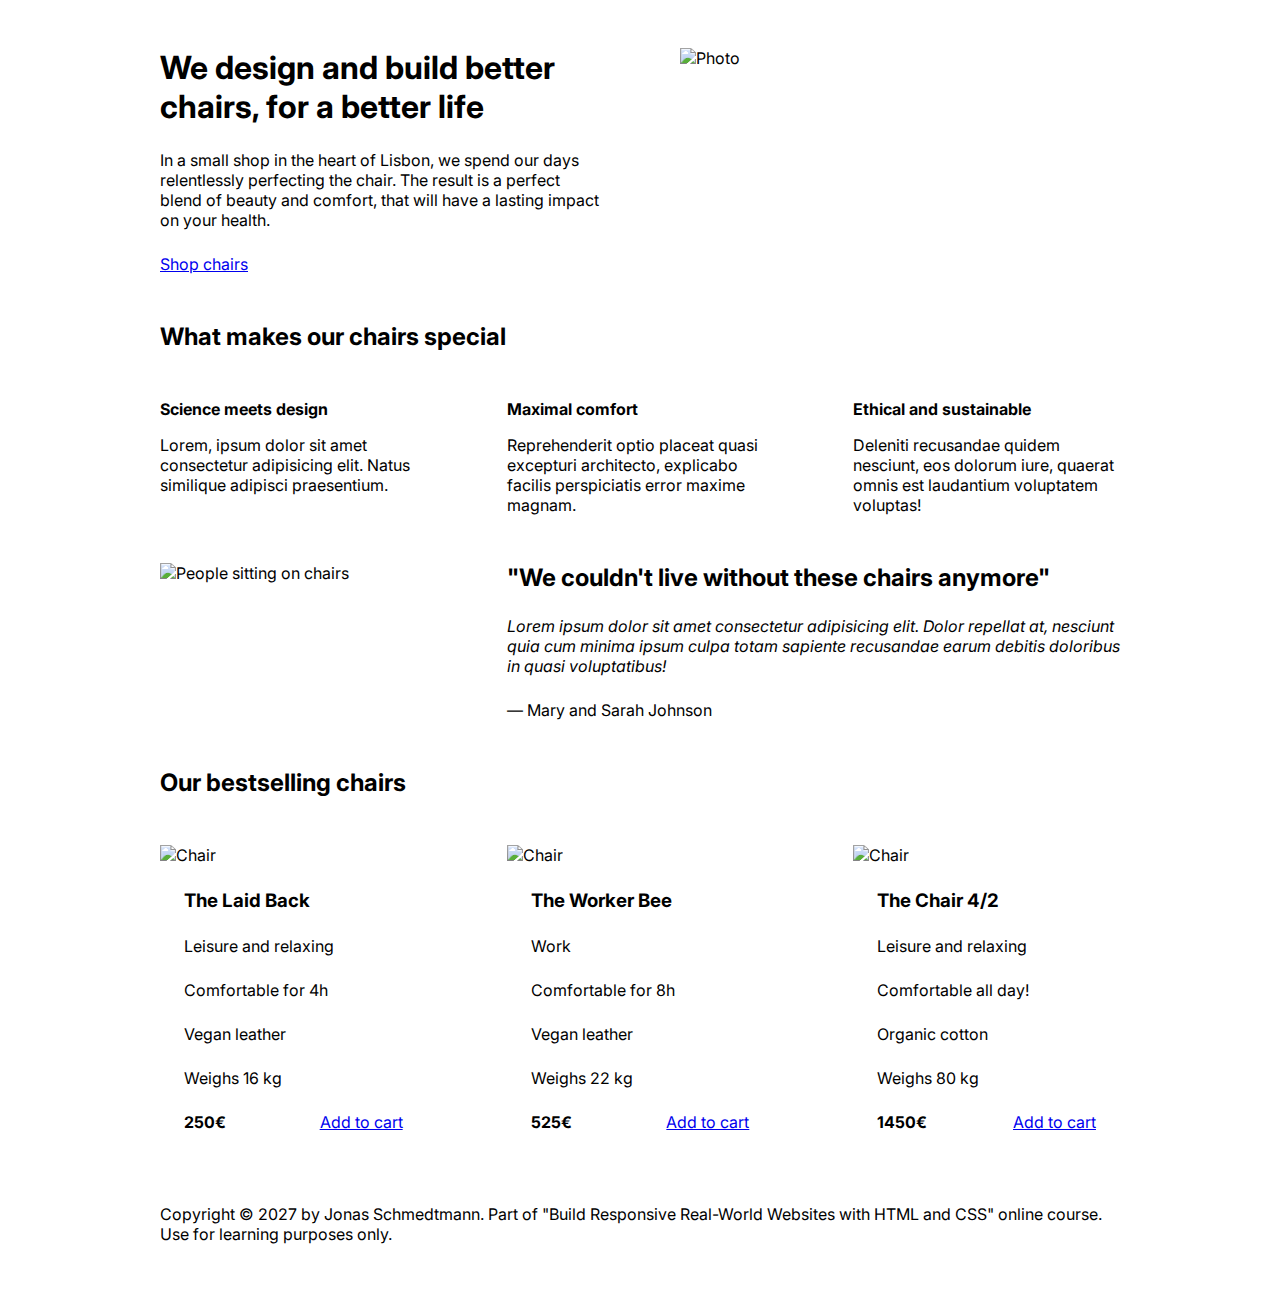
==== starter/05-Design/index.html @ 84005f28 "css starter files updated" ====
<!DOCTYPE html>
<html lang="en">
  <head>
    <meta charset="UTF-8" />
    <meta http-equiv="X-UA-Compatible" content="IE=edge" />
    <meta name="viewport" content="width=device-width, initial-scale=1.0" />
    <link rel="preconnect" href="https://fonts.googleapis.com">
<link rel="preconnect" href="https://fonts.gstatic.com" crossorigin>
<link href="https://fonts.googleapis.com/css2?family=Inter:wght@400;500;700&display=swap" rel="stylesheet">
    <link rel="stylesheet" href="style.css" />
    <title>Lisbon Chair Shop</title>
  </head>
  <body>
    <div class="container">
      <header>
        <div class="header-text-box">
          <h1>We design and build better chairs, for a better life</h1>
          <p class="header-text">
            In a small shop in the heart of Lisbon, we spend our days
            relentlessly perfecting the chair. The result is a perfect blend of
            beauty and comfort, that will have a lasting impact on your health.
          </p>
          <a class="btn btn--big" href="#">Shop chairs</a>
        </div>
        <img src="hero.jpg" alt="Photo" />
      </header>

      <section>
        <h2>What makes our chairs special</h2>
        <div class="grid-3-cols">
          <div>
            <p class="features-title"><strong>Science meets design</strong></p>
            <p class="features-text">
              Lorem, ipsum dolor sit amet consectetur adipisicing elit. Natus
              similique adipisci praesentium.
            </p>
          </div>

          <div>
            <p class="features-title">
              <strong>Maximal comfort</strong>
            </p>
            <p class="features-text">
              Reprehenderit optio placeat quasi excepturi architecto, explicabo
              facilis perspiciatis error maxime magnam.
            </p>
          </div>

          <div>
            <p class="features-title">
              <strong>Ethical and sustainable</strong>
            </p>
            <p class="features-text">
              Deleniti recusandae quidem nesciunt, eos dolorum iure, quaerat
              omnis est laudantium voluptatem voluptas!
            </p>
          </div>
        </div>
      </section>

      <section class="testimonial-section">
        <div class="grid-3-cols">
          <img src="customers.jpg" alt="People sitting on chairs" />
          <div class="testimonial-box">
            <h2>"We couldn't live without these chairs anymore"</h2>
            <blockquote class="testimonial-text">
              Lorem ipsum dolor sit amet consectetur adipisicing elit. Dolor
              repellat at, nesciunt quia cum minima ipsum culpa totam sapiente
              recusandae earum debitis doloribus in quasi voluptatibus!
            </blockquote>
            <p class="testimonial-author">&mdash; Mary and Sarah Johnson</p>
          </div>
        </div>
      </section>

      <section>
        <h2>Our bestselling chairs</h2>
        <div class="grid-3-cols">
          <figure class="chair">
            <img src="chair-1.jpg" alt="Chair" />
            <div class="chair-box">
              <h3>The Laid Back</h3>
              <ul class="chair-details">
                <li>
                  <!-- Span is a generic INLINE text element, it doesn't have any meaning. It's like a div element, but inline -->
                  <span>Leisure and relaxing</span>
                </li>
                <li>
                  <span>Comfortable for 4h</span>
                </li>
                <li>
                  <span>Vegan leather</span>
                </li>
                <li>
                  <span>Weighs 16 kg</span>
                </li>
              </ul>
              <div class="chair-price">
                <strong>250€</strong>
                <a href="#" class="btn btn--small">Add to cart</a>
              </div>
            </div>
          </figure>

          <figure class="chair">
            <img src="chair-2.jpg" alt="Chair" />
            <div class="chair-box">
              <h3>The Worker Bee</h3>
              <ul class="chair-details">
                <li>
                  <span>Work</span>
                </li>
                <li>
                  <span>Comfortable for 8h</span>
                </li>
                <li>
                  <span>Vegan leather</span>
                </li>
                <li>
                  <span>Weighs 22 kg</span>
                </li>
              </ul>
              <div class="chair-price">
                <strong>525€</strong>
                <a href="#" class="btn btn--small">Add to cart</a>
              </div>
            </div>
          </figure>

          <figure class="chair">
            <img src="chair-3.jpg" alt="Chair" />
            <div class="chair-box">
              <h3>The Chair 4/2</h3>
              <ul class="chair-details">
                <li>
                  <span>Leisure and relaxing</span>
                </li>
                <li>
                  <span>Comfortable all day!</span>
                </li>
                <li>
                  <span>Organic cotton</span>
                </li>
                <li>
                  <span>Weighs 80 kg</span>
                </li>
              </ul>
              <div class="chair-price">
                <strong>1450€</strong>
                <a href="#" class="btn btn--small">Add to cart</a>
              </div>
            </div>
          </figure>
        </div>
      </section>

      <footer>
        Copyright &copy; 2027 by Jonas Schmedtmann. Part of "Build Responsive
        Real-World Websites with HTML and CSS" online course. Use for learning
        purposes only.
      </footer>
    </div>
  </body>
</html>
---- starter/05-Design/style.css ----
/*
SPACING SYSTEM (px)
2 / 4 / 8 / 12 / 16 / 24 / 32 / 48 / 64 / 80 / 96 / 128

FONT SIZE SYSTEM (px)
10 / 12 / 14 / 16 / 18 / 20 / 24 / 30 / 36 / 44 / 52 / 62 / 74 / 86 / 98
*/

* {
  margin: 0;
  padding: 0;
  box-sizing: border-box;
}

/* ------------------------ */
/* GENERAL STYLES */
/* ------------------------ */
body {
  font-family: 'Inter', sans-serif;
}

.container {
  width: 960px;
  margin: 0 auto;
}

header,
section {
  margin-bottom: 48px;
}

h2 {
  margin-bottom: 48px;
}

.grid-3-cols {
  display: grid;
  grid-template-columns: repeat(3, 1fr);
  column-gap: 80px;
}

/* ------------------------ */
/* COMPONENT STYLES */
/* ------------------------ */

/* HEADER */
header {
  display: grid;
  grid-template-columns: repeat(2, 1fr);
  column-gap: 80px;
  margin-top: 48px;
}

.header-text-box {
  align-self: center;
}

h1 {
  margin-bottom: 24px;
}

.header-text {
  margin-bottom: 24px;
}

img {
  width: 100%;
}

/* FEATURES */
.features-icon {
}

.features-title {
  margin-bottom: 16px;
}

.features-text {
}

/* TESTIMONIAL */
.testimonial-section {
}

.testimonial-box {
  grid-column: 2 / -1;
  align-self: center;
}

.testimonial-box h2 {
  margin-bottom: 24px;
}

.testimonial-text {
  font-style: italic;
  margin-bottom: 24px;
}

/* CHAIRS */
.chair-box {
  padding: 24px;
}

h3 {
  margin-bottom: 24px;
}

.chair-details {
  list-style: none;
  margin-bottom: 24px;
}

.chair-details li {
  display: flex;
  align-items: center;
  gap: 12px;
  margin-bottom: 24px;
}

.chair-details li:last-child {
  margin-bottom: 0;
}

.chair-icon {
}

.chair-price {
  display: flex;
  justify-content: space-between;
}

footer {
  margin-bottom: 48px;
}
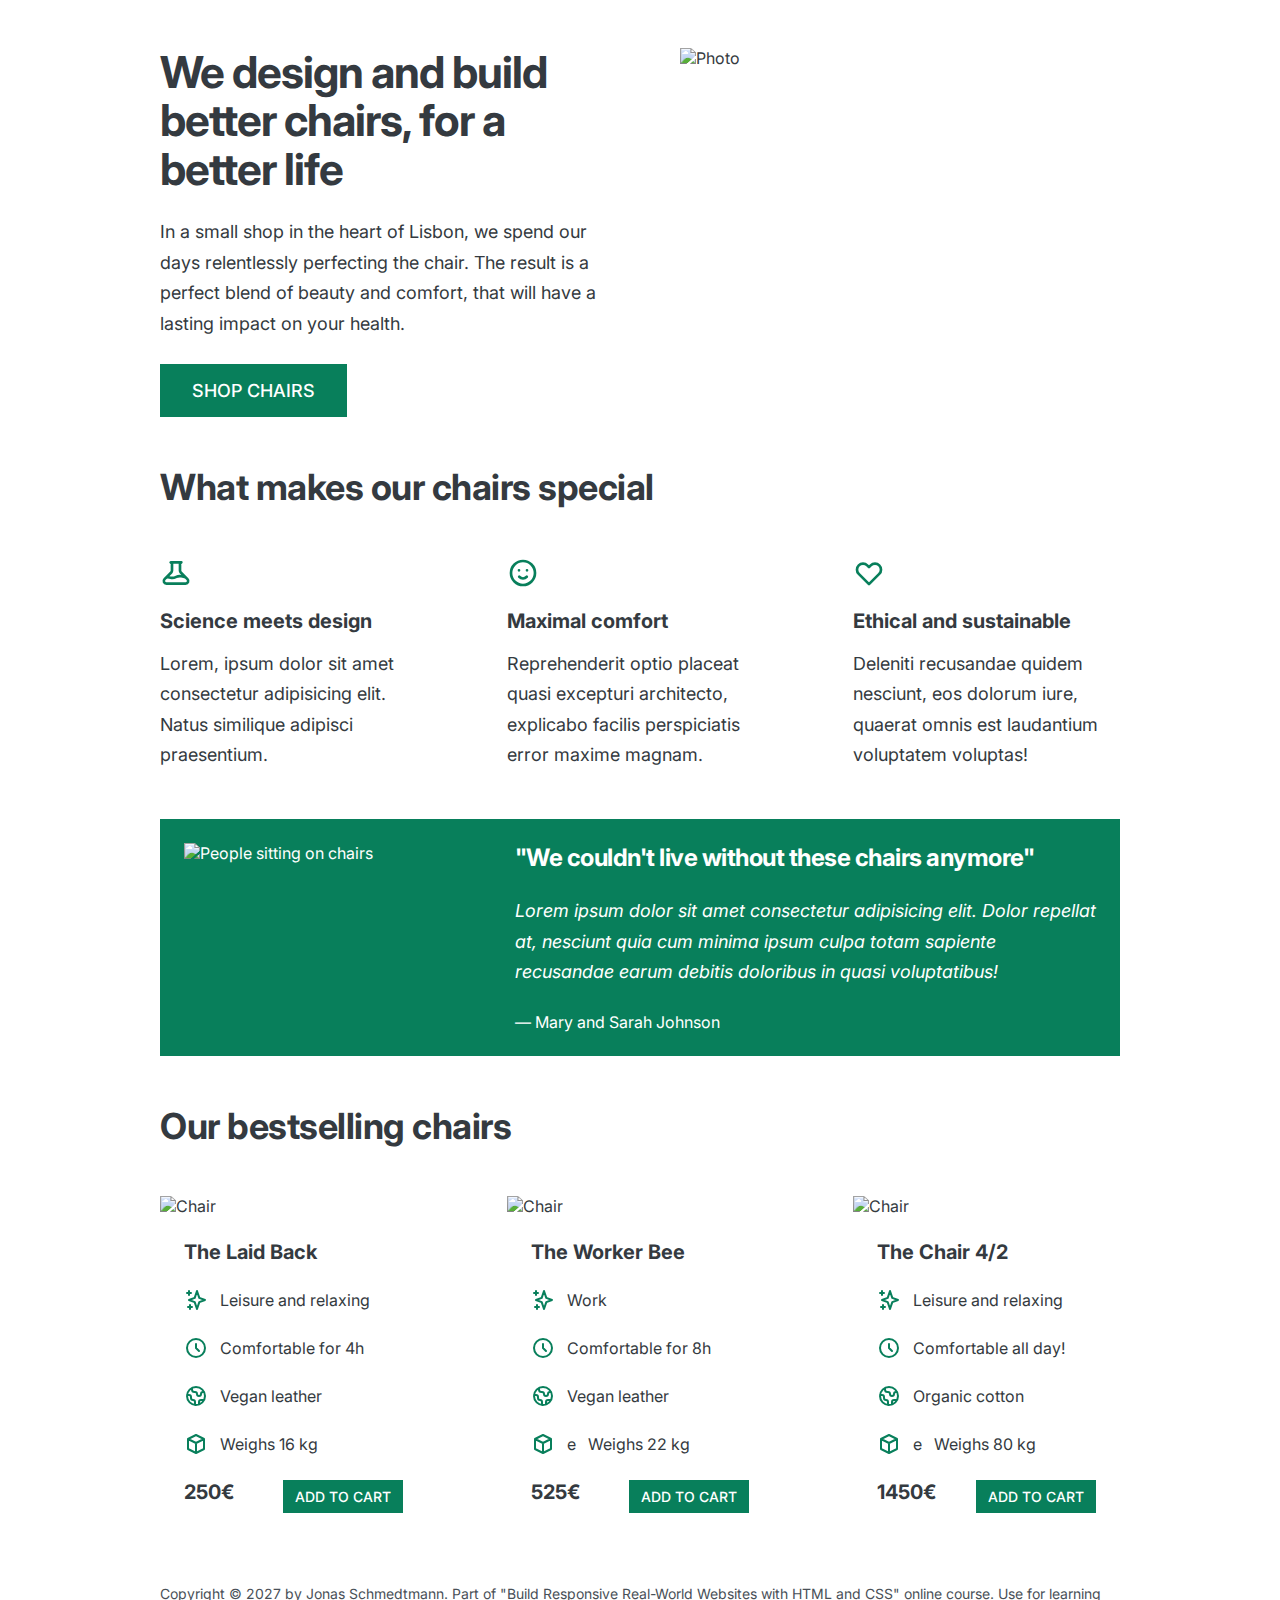
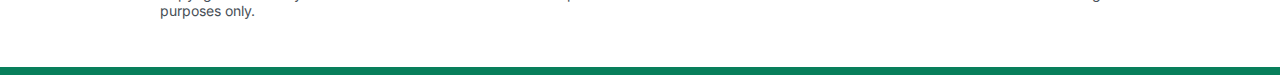
==== commit 46077ab1: "icons added" ====
--- a/starter/05-Design/index.html
+++ b/starter/05-Design/index.html
@@ -4,9 +4,12 @@
     <meta charset="UTF-8" />
     <meta http-equiv="X-UA-Compatible" content="IE=edge" />
     <meta name="viewport" content="width=device-width, initial-scale=1.0" />
-    <link rel="preconnect" href="https://fonts.googleapis.com">
-<link rel="preconnect" href="https://fonts.gstatic.com" crossorigin>
-<link href="https://fonts.googleapis.com/css2?family=Inter:wght@400;500;700&display=swap" rel="stylesheet">
+    <link rel="preconnect" href="https://fonts.googleapis.com" />
+    <link rel="preconnect" href="https://fonts.gstatic.com" crossorigin />
+    <link
+      href="https://fonts.googleapis.com/css2?family=Inter:wght@400;500;700&display=swap"
+      rel="stylesheet"
+    />
     <link rel="stylesheet" href="style.css" />
     <title>Lisbon Chair Shop</title>
   </head>
@@ -29,6 +32,20 @@
         <h2>What makes our chairs special</h2>
         <div class="grid-3-cols">
           <div>
+            <svg
+              xmlns="http://www.w3.org/2000/svg"
+              class="features-icon"
+              fill="none"
+              viewBox="0 0 24 24"
+              stroke="currentColor"
+            >
+              <path
+                stroke-linecap="round"
+                stroke-linejoin="round"
+                stroke-width="2"
+                d="M19.428 15.428a2 2 0 00-1.022-.547l-2.387-.477a6 6 0 00-3.86.517l-.318.158a6 6 0 01-3.86.517L6.05 15.21a2 2 0 00-1.806.547M8 4h8l-1 1v5.172a2 2 0 00.586 1.414l5 5c1.26 1.26.367 3.414-1.415 3.414H4.828c-1.782 0-2.674-2.154-1.414-3.414l5-5A2 2 0 009 10.172V5L8 4z"
+              />
+            </svg>
             <p class="features-title"><strong>Science meets design</strong></p>
             <p class="features-text">
               Lorem, ipsum dolor sit amet consectetur adipisicing elit. Natus
@@ -37,6 +54,20 @@
           </div>
 
           <div>
+            <svg
+              xmlns="http://www.w3.org/2000/svg"
+              class="features-icon"
+              fill="none"
+              viewBox="0 0 24 24"
+              stroke="currentColor"
+            >
+              <path
+                stroke-linecap="round"
+                stroke-linejoin="round"
+                stroke-width="2"
+                d="M14.828 14.828a4 4 0 01-5.656 0M9 10h.01M15 10h.01M21 12a9 9 0 11-18 0 9 9 0 0118 0z"
+              />
+            </svg>
             <p class="features-title">
               <strong>Maximal comfort</strong>
             </p>
@@ -47,6 +78,20 @@
           </div>
 
           <div>
+            <svg
+              xmlns="http://www.w3.org/2000/svg"
+              class="features-icon"
+              fill="none"
+              viewBox="0 0 24 24"
+              stroke="currentColor"
+            >
+              <path
+                stroke-linecap="round"
+                stroke-linejoin="round"
+                stroke-width="2"
+                d="M4.318 6.318a4.5 4.5 0 000 6.364L12 20.364l7.682-7.682a4.5 4.5 0 00-6.364-6.364L12 7.636l-1.318-1.318a4.5 4.5 0 00-6.364 0z"
+              />
+            </svg>
             <p class="features-title">
               <strong>Ethical and sustainable</strong>
             </p>
@@ -83,15 +128,71 @@
               <ul class="chair-details">
                 <li>
                   <!-- Span is a generic INLINE text element, it doesn't have any meaning. It's like a div element, but inline -->
+                  <svg
+                    xmlns="http://www.w3.org/2000/svg"
+                    class="chair-icon"
+                    fill="none"
+                    viewBox="0 0 24 24"
+                    stroke="currentColor"
+                  >
+                    <path
+                      stroke-linecap="round"
+                      stroke-linejoin="round"
+                      stroke-width="2"
+                      d="M5 3v4M3 5h4M6 17v4m-2-2h4m5-16l2.286 6.857L21 12l-5.714 2.143L13 21l-2.286-6.857L5 12l5.714-2.143L13 3z"
+                    />
+                  </svg>
                   <span>Leisure and relaxing</span>
                 </li>
                 <li>
+                  <svg
+                    xmlns="http://www.w3.org/2000/svg"
+                    class="chair-icon"
+                    fill="none"
+                    viewBox="0 0 24 24"
+                    stroke="currentColor"
+                  >
+                    <path
+                      stroke-linecap="round"
+                      stroke-linejoin="round"
+                      stroke-width="2"
+                      d="M12 8v4l3 3m6-3a9 9 0 11-18 0 9 9 0 0118 0z"
+                    />
+                  </svg>
                   <span>Comfortable for 4h</span>
                 </li>
                 <li>
+                  <svg
+                    xmlns="http://www.w3.org/2000/svg"
+                    class="chair-icon"
+                    fill="none"
+                    viewBox="0 0 24 24"
+                    stroke="currentColor"
+                  >
+                    <path
+                      stroke-linecap="round"
+                      stroke-linejoin="round"
+                      stroke-width="2"
+                      d="M3.055 11H5a2 2 0 012 2v1a2 2 0 002 2 2 2 0 012 2v2.945M8 3.935V5.5A2.5 2.5 0 0010.5 8h.5a2 2 0 012 2 2 2 0 104 0 2 2 0 012-2h1.064M15 20.488V18a2 2 0 012-2h3.064M21 12a9 9 0 11-18 0 9 9 0 0118 0z"
+                    />
+                  </svg>
                   <span>Vegan leather</span>
                 </li>
                 <li>
+                  <svg
+                    xmlns="http://www.w3.org/2000/svg"
+                    class="chair-icon"
+                    fill="none"
+                    viewBox="0 0 24 24"
+                    stroke="currentColor"
+                  >
+                    <path
+                      stroke-linecap="round"
+                      stroke-linejoin="round"
+                      stroke-width="2"
+                      d="M20 7l-8-4-8 4m16 0l-8 4m8-4v10l-8 4m0-10L4 7m8 4v10M4 7v10l8 4"
+                    />
+                  </svg>
                   <span>Weighs 16 kg</span>
                 </li>
               </ul>
@@ -108,15 +209,71 @@
               <h3>The Worker Bee</h3>
               <ul class="chair-details">
                 <li>
+                  <svg
+                    xmlns="http://www.w3.org/2000/svg"
+                    class="chair-icon"
+                    fill="none"
+                    viewBox="0 0 24 24"
+                    stroke="currentColor"
+                  >
+                    <path
+                      stroke-linecap="round"
+                      stroke-linejoin="round"
+                      stroke-width="2"
+                      d="M5 3v4M3 5h4M6 17v4m-2-2h4m5-16l2.286 6.857L21 12l-5.714 2.143L13 21l-2.286-6.857L5 12l5.714-2.143L13 3z"
+                    />
+                  </svg>
                   <span>Work</span>
                 </li>
                 <li>
+                  <svg
+                    xmlns="http://www.w3.org/2000/svg"
+                    class="chair-icon"
+                    fill="none"
+                    viewBox="0 0 24 24"
+                    stroke="currentColor"
+                  >
+                    <path
+                      stroke-linecap="round"
+                      stroke-linejoin="round"
+                      stroke-width="2"
+                      d="M12 8v4l3 3m6-3a9 9 0 11-18 0 9 9 0 0118 0z"
+                    />
+                  </svg>
                   <span>Comfortable for 8h</span>
                 </li>
                 <li>
+                  <svg
+                    xmlns="http://www.w3.org/2000/svg"
+                    class="chair-icon"
+                    fill="none"
+                    viewBox="0 0 24 24"
+                    stroke="currentColor"
+                  >
+                    <path
+                      stroke-linecap="round"
+                      stroke-linejoin="round"
+                      stroke-width="2"
+                      d="M3.055 11H5a2 2 0 012 2v1a2 2 0 002 2 2 2 0 012 2v2.945M8 3.935V5.5A2.5 2.5 0 0010.5 8h.5a2 2 0 012 2 2 2 0 104 0 2 2 0 012-2h1.064M15 20.488V18a2 2 0 012-2h3.064M21 12a9 9 0 11-18 0 9 9 0 0118 0z"
+                    />
+                  </svg>
                   <span>Vegan leather</span>
                 </li>
                 <li>
+                  <svg
+                    xmlns="http://www.w3.org/2000/svg"
+                    class="chair-icon"
+                    fill="none"
+                    viewBox="0 0 24 24"
+                    stroke="currentColor"
+                  >
+                    <path
+                      stroke-linecap="round"
+                      stroke-linejoin="round"
+                      stroke-width="2"
+                      d="M20 7l-8-4-8 4m16 0l-8 4m8-4v10l-8 4m0-10L4 7m8 4v10M4 7v10l8 4"
+                    /></svg
+                  >e
                   <span>Weighs 22 kg</span>
                 </li>
               </ul>
@@ -133,15 +290,71 @@
               <h3>The Chair 4/2</h3>
               <ul class="chair-details">
                 <li>
+                  <svg
+                    xmlns="http://www.w3.org/2000/svg"
+                    class="chair-icon"
+                    fill="none"
+                    viewBox="0 0 24 24"
+                    stroke="currentColor"
+                  >
+                    <path
+                      stroke-linecap="round"
+                      stroke-linejoin="round"
+                      stroke-width="2"
+                      d="M5 3v4M3 5h4M6 17v4m-2-2h4m5-16l2.286 6.857L21 12l-5.714 2.143L13 21l-2.286-6.857L5 12l5.714-2.143L13 3z"
+                    />
+                  </svg>
                   <span>Leisure and relaxing</span>
                 </li>
                 <li>
+                  <svg
+                    xmlns="http://www.w3.org/2000/svg"
+                    class="chair-icon"
+                    fill="none"
+                    viewBox="0 0 24 24"
+                    stroke="currentColor"
+                  >
+                    <path
+                      stroke-linecap="round"
+                      stroke-linejoin="round"
+                      stroke-width="2"
+                      d="M12 8v4l3 3m6-3a9 9 0 11-18 0 9 9 0 0118 0z"
+                    />
+                  </svg>
                   <span>Comfortable all day!</span>
                 </li>
                 <li>
+                  <svg
+                    xmlns="http://www.w3.org/2000/svg"
+                    class="chair-icon"
+                    fill="none"
+                    viewBox="0 0 24 24"
+                    stroke="currentColor"
+                  >
+                    <path
+                      stroke-linecap="round"
+                      stroke-linejoin="round"
+                      stroke-width="2"
+                      d="M3.055 11H5a2 2 0 012 2v1a2 2 0 002 2 2 2 0 012 2v2.945M8 3.935V5.5A2.5 2.5 0 0010.5 8h.5a2 2 0 012 2 2 2 0 104 0 2 2 0 012-2h1.064M15 20.488V18a2 2 0 012-2h3.064M21 12a9 9 0 11-18 0 9 9 0 0118 0z"
+                    />
+                  </svg>
                   <span>Organic cotton</span>
                 </li>
                 <li>
+                  <svg
+                    xmlns="http://www.w3.org/2000/svg"
+                    class="chair-icon"
+                    fill="none"
+                    viewBox="0 0 24 24"
+                    stroke="currentColor"
+                  >
+                    <path
+                      stroke-linecap="round"
+                      stroke-linejoin="round"
+                      stroke-width="2"
+                      d="M20 7l-8-4-8 4m16 0l-8 4m8-4v10l-8 4m0-10L4 7m8 4v10M4 7v10l8 4"
+                    /></svg
+                  >e
                   <span>Weighs 80 kg</span>
                 </li>
               </ul>
--- a/starter/05-Design/style.css
+++ b/starter/05-Design/style.css
@@ -3,7 +3,12 @@
 2 / 4 / 8 / 12 / 16 / 24 / 32 / 48 / 64 / 80 / 96 / 128
 
 FONT SIZE SYSTEM (px)
-10 / 12 / 14 / 16 / 18 / 20 / 24 / 30 / 36 / 44 / 52 / 62 / 74 / 86 / 98
+10 / 12 / 14 / 16 / 18 / 20 / 24 / 30 / 36 / 44 22 / 62 / 74 / 86 / 98
+*/
+
+/* 
+MAIN COLOR: #087f5b
+GREY COLOR: #343a40
 */
 
 * {
@@ -16,7 +21,9 @@
 /* GENERAL STYLES */
 /* ------------------------ */
 body {
-  font-family: 'Inter', sans-serif;
+  font-family: "Inter", sans-serif;
+  color: #343a40;
+  border-bottom: 8px solid #087f5b;
 }
 
 .container {
@@ -31,12 +38,40 @@
 
 h2 {
   margin-bottom: 48px;
+  font-size: 36px;
+  letter-spacing: -0.5px;
+  /* 24 / 30 / 36 */
 }
 
 .grid-3-cols {
   display: grid;
   grid-template-columns: repeat(3, 1fr);
   column-gap: 80px;
+}
+
+.btn:link,
+.btn:visited {
+  background-color: #087f5b;
+  color: #fff;
+  text-decoration: none;
+  text-transform: uppercase;
+  font-weight: 500;
+  display: inline-block;
+}
+
+.btn:hover,
+.btn:active {
+  background-color: #099268;
+}
+
+.btn--big {
+  font-size: 18px;
+  padding: 16px 32px;
+}
+
+.btn--small {
+  font-size: 14px;
+  padding: 8px 12px;
 }
 
 /* ------------------------ */
@@ -57,10 +92,16 @@
 
 h1 {
   margin-bottom: 24px;
+  font-size: 44px;
+  /* 44 22 / 62 */
+  line-height: 1.1;
+  letter-spacing: -1px;
 }
 
 .header-text {
   margin-bottom: 24px;
+  font-size: 18px;
+  line-height: 1.7;
 }
 
 img {
@@ -69,17 +110,27 @@
 
 /* FEATURES */
 .features-icon {
+  stroke: #087f5b;
+  width: 32px;
+  height: 32px;
+  margin-bottom: 16px;
 }
 
 .features-title {
   margin-bottom: 16px;
+  font-size: 20px;
 }
 
 .features-text {
+  font-size: 18px;
+  line-height: 1.7;
 }
 
 /* TESTIMONIAL */
 .testimonial-section {
+  background-color: #087f5b;
+  color: #fff;
+  padding: 24px;
 }
 
 .testimonial-box {
@@ -89,11 +140,15 @@
 
 .testimonial-box h2 {
   margin-bottom: 24px;
+  /* 20 / 24 / 30 */
+  font-size: 24px;
 }
 
 .testimonial-text {
   font-style: italic;
   margin-bottom: 24px;
+  font-size: 18px;
+  line-height: 1.7;
 }
 
 /* CHAIRS */
@@ -103,6 +158,7 @@
 
 h3 {
   margin-bottom: 24px;
+  font-size: 20px;
 }
 
 .chair-details {
@@ -122,13 +178,19 @@
 }
 
 .chair-icon {
+  stroke: #087f5b;
+  width: 24px;
+  height: 24px;
 }
 
 .chair-price {
   display: flex;
   justify-content: space-between;
+  font-size: 20px;
 }
 
 footer {
   margin-bottom: 48px;
+  font-size: 14px;
+  color: #495057;
 }
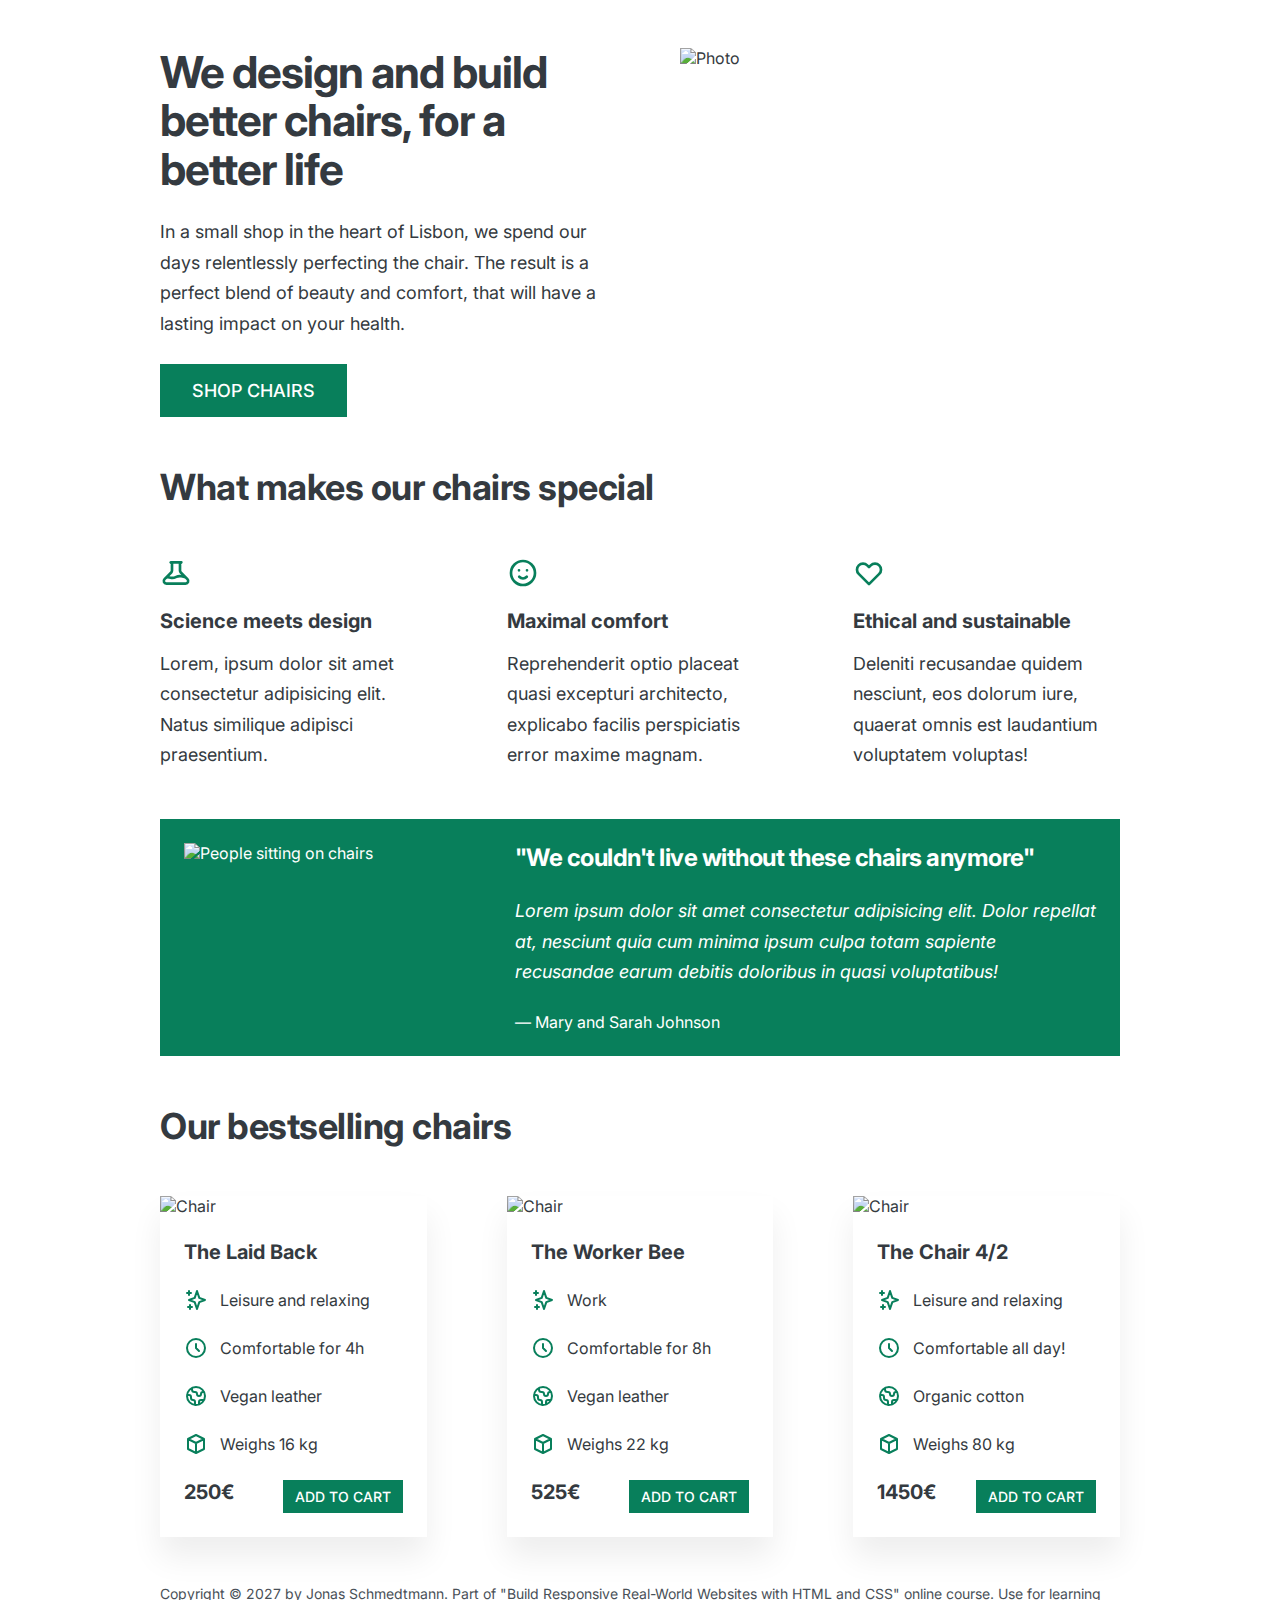
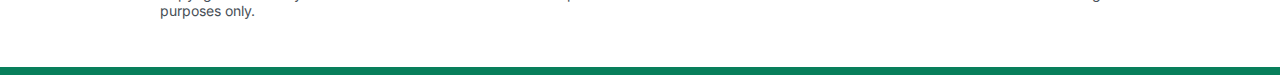
==== commit ffc88f65: "added shadow to boxes" ====
--- a/starter/05-Design/index.html
+++ b/starter/05-Design/index.html
@@ -272,8 +272,8 @@
                       stroke-linejoin="round"
                       stroke-width="2"
                       d="M20 7l-8-4-8 4m16 0l-8 4m8-4v10l-8 4m0-10L4 7m8 4v10M4 7v10l8 4"
-                    /></svg
-                  >e
+                    />
+                  </svg>
                   <span>Weighs 22 kg</span>
                 </li>
               </ul>
@@ -353,8 +353,8 @@
                       stroke-linejoin="round"
                       stroke-width="2"
                       d="M20 7l-8-4-8 4m16 0l-8 4m8-4v10l-8 4m0-10L4 7m8 4v10M4 7v10l8 4"
-                    /></svg
-                  >e
+                    />
+                  </svg>
                   <span>Weighs 80 kg</span>
                 </li>
               </ul>
--- a/starter/05-Design/style.css
+++ b/starter/05-Design/style.css
@@ -96,6 +96,7 @@
   /* 44 22 / 62 */
   line-height: 1.1;
   letter-spacing: -1px;
+  /* text-shadow: 0 5px 5px rgba(0, 0, 0, 0.07); */
 }
 
 .header-text {
@@ -152,6 +153,11 @@
 }
 
 /* CHAIRS */
+
+.chair {
+  box-shadow: 0 20px 30px 0 rgba(0, 0, 0, 0.07);
+}
+
 .chair-box {
   padding: 24px;
 }
